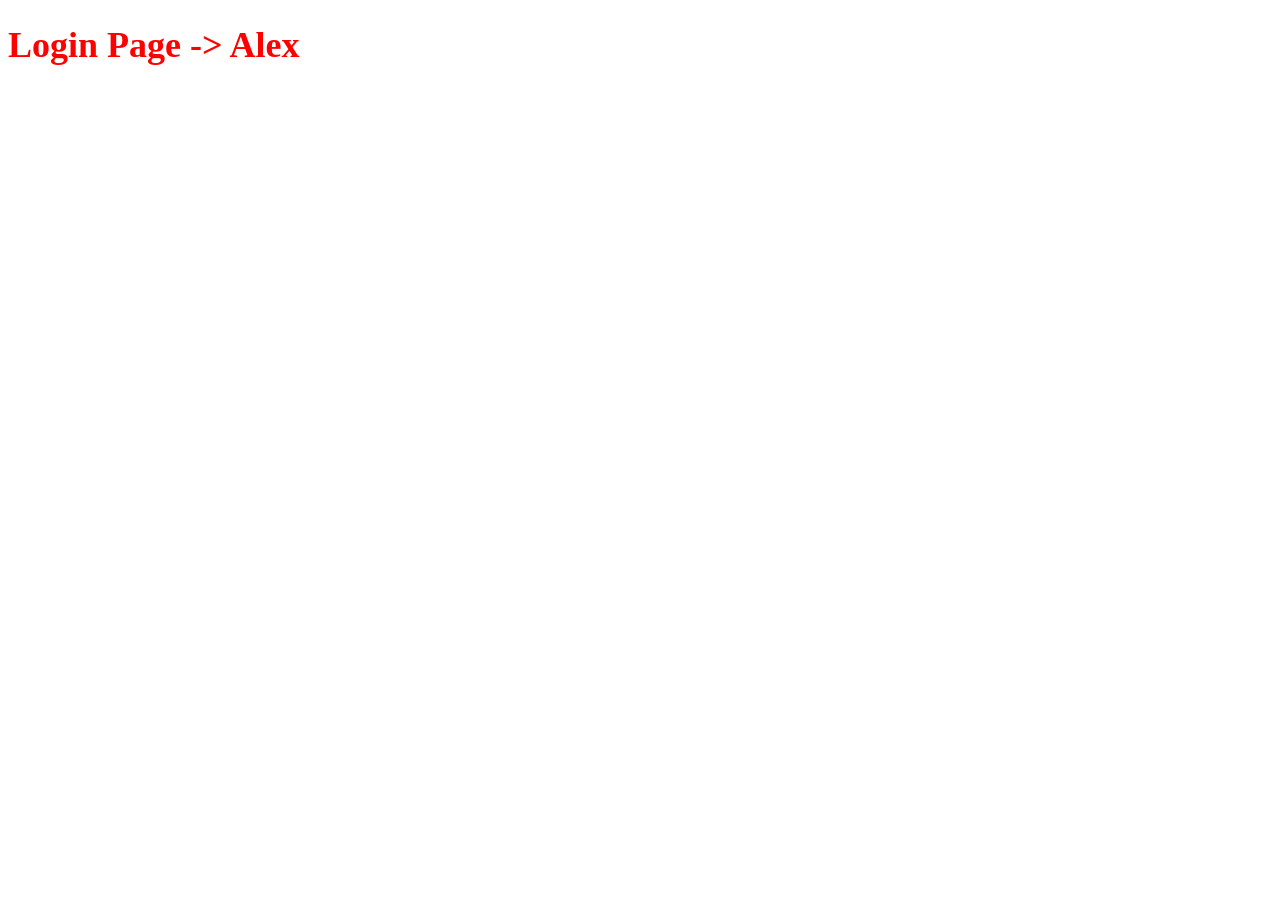
==== login.html @ 6ffd205a "project initialization" ====
<!DOCTYPE html>
<html lang="en">
<head>
    <meta charset="UTF-8">
    <meta name="viewport" content="width=device-width, initial-scale=1.0">
    <link rel="stylesheet" href="styles/alex-styling.css">
    <title>Login</title>
</head>
<body>
    <h1 class="title">Login Page -> Alex</h1>
</body>
</html>
---- styles/alex-styling.css ----
.title {
    color: red;
    font-size: 36px;
}
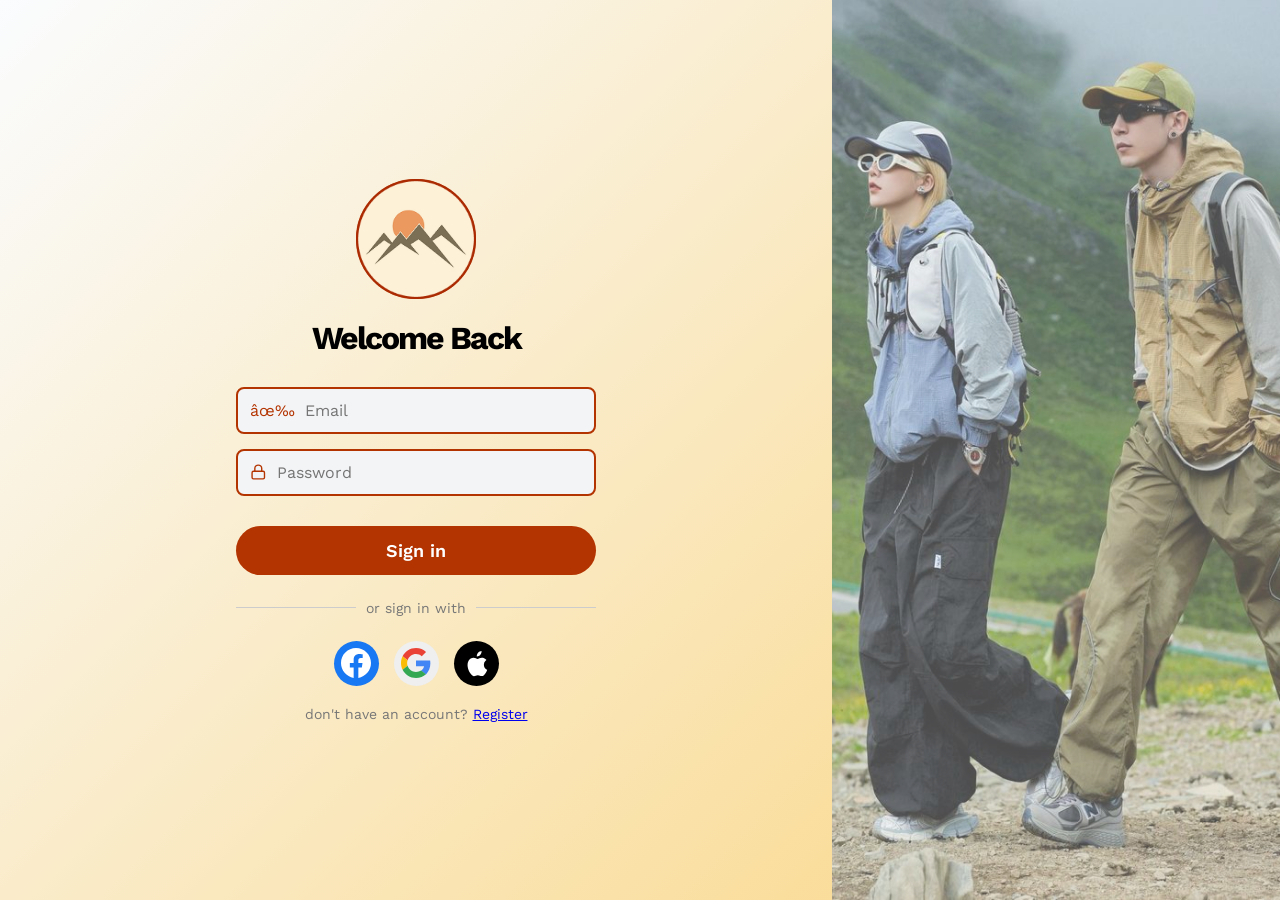
==== commit b9af71b4: "update login page and create assets folder" ====
--- a/login.html
+++ b/login.html
@@ -1,12 +1,83 @@
 <!DOCTYPE html>
-<html lang="en">
-<head>
-    <meta charset="UTF-8">
-    <meta name="viewport" content="width=device-width, initial-scale=1.0">
-    <link rel="stylesheet" href="styles/alex-styling.css">
-    <title>Login</title>
-</head>
-<body>
-    <h1 class="title">Login Page -> Alex</h1>
-</body>
+<html lang="id">
+    <head>
+        <meta charset=""UTF-8>
+        <meta name="viewport" content="width=device-width, initial-scale=1.0">
+    
+        <title>Login</title>
+
+        <link href="https://fonts.googleapis.com/css2?family=Work+Sans:wght@300;400;500;600;700&display=swap" rel="stylesheet">
+
+        <link rel="stylesheet" href="styles/alex-styling.css">
+    </head>
+
+    <body>
+        <div class="container">
+
+            <!--left panel-->
+            <div class="left-panel">
+                <div class="login-box">
+                    <div class="logo">
+                        <img src="assets/mountain_icon.png" alt="logo">
+                    </div>
+
+                    <h1>Welcome Back</h1>
+
+                    <form>
+                        <div class="input-box">
+                            <span class="icon">✉</span>
+                            <input type="email" placeholder="Email">
+                        </div>
+
+                        <div class="input-box">
+                            <svg class="icon" xmlns="http://www.w3.org/2000/svg" width="18" height="18" viewBox="0 0 24 24" fill="none" stroke="currentColor" stroke-width="2" stroke-linecap="round" stroke-linejoin="round">
+                                <rect x="3" y="11" width="18" height="11" rx="2" ry="2"></rect>
+                                <path d="M7 11V7a5 5 0 0 1 10 0v4"></path>
+                            </svg>
+                            <input type="password" placeholder="Password">
+                        </div>
+
+                        <button class="signin-btn">Sign in</button>
+                    </form>
+
+                    <div class="divider">
+                        <span>or sign in with</span>
+                    </div>
+
+                    <div class="social-login">
+                        <button class="social fb">
+                            <svg xmlns="http://www.w3.org/2000/svg" width="30" height="30" fill="currentColor" viewBox="0 0 24 24">
+                                <path d="M24 12.073c0-6.627-5.373-12-12-12s-12 5.373-12 12c0 5.99 4.388 10.954 10.125 11.854v-8.385H7.078v-3.469h3.047V9.43c0-3.007 1.792-4.669 4.533-4.669 1.312 0 2.686.235 2.686.235v2.953H15.83c-1.491 0-1.956.925-1.956 1.874v2.25h3.328l-.532 3.47h-2.796v8.385C19.612 23.027 24 18.062 24 12.073z"/>
+                            </svg>
+                        </button>
+
+                        <button class="social google">
+                            <svg viewBox="0 0 48 48" width="30px" height="30px">
+                                <path fill="#EA4335" d="M24 9.5c3.54 0 6.71 1.22 9.21 3.6l6.85-6.85C35.9 2.38 30.47 0 24 0 14.62 0 6.51 5.38 2.56 13.22l7.98 6.19C12.43 13.72 17.74 9.5 24 9.5z"/>
+                                <path fill="#4285F4" d="M46.98 24.55c0-1.57-.15-3.09-.38-4.55H24v9.02h12.94c-.58 2.96-2.26 5.48-4.78 7.18l7.73 6c4.51-4.18 7.09-10.36 7.09-17.65z"/>
+                                <path fill="#FBBC05" d="M10.53 28.59c-.48-1.45-.76-2.99-.76-4.59s.27-3.14.76-4.59l-7.98-6.19C.92 16.46 0 20.12 0 24s.92 7.54 2.56 10.78l7.97-6.19z"/>
+                                <path fill="#34A853" d="M24 48c6.48 0 11.93-2.13 15.89-5.81l-7.73-6c-2.15 1.45-4.92 2.31-8.16 2.31-6.26 0-11.57-4.22-13.47-9.91l-7.98 6.19C6.51 42.62 14.62 48 24 48z"/>
+                            </svg>
+                        </button>
+
+                        <button class="social apple">
+                            <svg xmlns="http://www.w3.org/2000/svg" width="35" height="35" fill="currentColor" viewBox="0 0 24 24">
+                                <path d="M17.057 12.781c.032 2.588 2.254 3.462 2.287 3.477-.023.072-.351 1.201-1.152 2.365-.692 1.007-1.411 2.009-2.533 2.029-1.103.022-1.458-.648-2.72-.648-1.261 0-1.654.628-2.7.668-1.083.043-1.925-1.097-2.621-2.105-1.423-2.061-2.511-5.831-1.046-8.369.727-1.258 2.022-2.054 3.433-2.074 1.069-.02 2.078.719 2.735.719.658 0 1.879-.904 3.15-.775.533.022 2.029.213 2.991 1.614-.076.048-1.789 1.043-1.833 3.199zm-2.427-6.73c.566-.689.948-1.644.843-2.597-.819.033-1.812.544-2.399 1.23-.526.608-.987 1.58-.864 2.514.913.07 1.854-.458 2.42-1.147z"/>
+                            </svg>
+                        </button>
+                    </div>
+
+                    <p class="register">
+                        don't have an account?
+                        <a href="#">Register</a>
+                    </p>
+                </div>
+            </div>
+
+            <!-- RIGHT PANEL -->
+            <div class="right-panel">
+                <img src="assets/hiking_outfit_login.jpg" alt="side image">
+            </div>
+        </div>
+    </body>
 </html>
--- a/styles/alex-styling.css
+++ b/styles/alex-styling.css
@@ -1,4 +1,199 @@
-.title {
-    color: red;
-    font-size: 36px;
+*{
+    margin:0;
+    padding:0;
+    box-sizing:border-box;
+    font-family:'Work Sans',sans-serif;
+}
+
+body{
+    height:100vh;
+}
+
+.container{
+    display:flex;
+    height:100%;
+    width:100%;
+}
+
+/* LEFT PANEL */
+.left-panel{
+    width:65%;
+    display:flex;
+    align-items:center;
+    justify-content:center;
+    background: linear-gradient(135deg, #FAFCFE 0%, #FADD9B 100%);
+}
+
+.login-box{
+    width:360px;
+    text-align:center;
+}
+
+.logo{
+    width:120px;
+    height:120px;
+    border:3px solid #b33400;
+    border-radius:50%;
+    margin:0 auto 20px;
+    display:flex;
+    align-items:center;
+    justify-content:center;
+}
+
+.logo img{
+    width:120px;
+}
+
+h1{
+    font-size:32px;
+    margin-bottom:30px;
+    font-weight:700;
+    letter-spacing:-2px;
+}
+
+/* INPUTS */
+.input-box{
+    display:flex;
+    align-items:center;
+    border:2px solid #b33400;
+    border-radius:8px;
+    padding:12px;
+    margin-bottom:15px;
+    background:#f3f4f6;
+}
+
+.input-box .icon{
+    margin-right:10px;
+    color:#b33400;
+    /* font-size: 16px; */
+}
+
+.input-box input{
+    border:none;
+    outline:none;
+    background:transparent;
+    width:100%;
+    font-size:16px;
+}
+
+/* BUTTON */
+.signin-btn{
+    margin-top:15px;
+    width:100%;
+    padding:14px;
+    border:none;
+    border-radius:30px;
+    background:#b33400;
+    color:white;
+    font-size:18px;
+    font-weight:600;
+    cursor:pointer;
+}
+
+.signin-btn:hover{
+    opacity:.9;
+}
+
+/* DIVIDER */
+
+.divider{
+    display:flex;
+    align-items:center;
+    margin:25px 0;
+    color:#777;
+    font-size:14px;
+}
+
+.divider::before,
+.divider::after{
+    content:'';
+    flex:1;
+    height:1px;
+    background:#ccc;
+}
+
+.divider span{
+    margin:0 10px;
+}
+
+/* SOCIAL */
+
+/* Base style for all circles */
+.social {
+    width: 45px;
+    height: 45px;
+    border-radius: 50%;
+    border: none;
+    display: inline-flex;
+    align-items: center;
+    justify-content: center;
+    cursor: pointer;
+    transition: transform 0.2s ease;
+}
+
+.social:hover {
+    transform: scale(1.1); /* Slight grow effect on hover */
+}
+
+/* Color specifics */
+.fb {
+    background-color: #1877F2;
+    color: white;
+}
+
+.apple {
+    background-color: #000;
+    color: white;
+}
+
+.google-round-btn {
+    background-color: #fff;
+    border: 1px solid #ddd;
+}
+
+/* Layout for the container */
+.social-login {
+    display: flex;
+    gap: 15px;
+    justify-content: center;
+    margin-top: 20px;
+    margin-bottom: 20px;
+}
+
+/* Register */
+.register{
+    color:#777;
+    font-size:14px;
+}
+
+/* RIGHT PANEL */
+
+.right-panel{
+    width:35%;
+}
+
+.right-panel img{
+    width:100%;
+    height:100%;
+    object-fit:cover;
+    opacity: 0.7;
+}
+
+/* RESPONSIVE */
+
+@media (max-width:900px){
+
+    .container{
+        flex-direction:column;
+    }
+
+    .left-panel{
+        width:100%;
+        height:100%;
+    }
+
+    .right-panel{
+        display:none;
+    }
+
 }
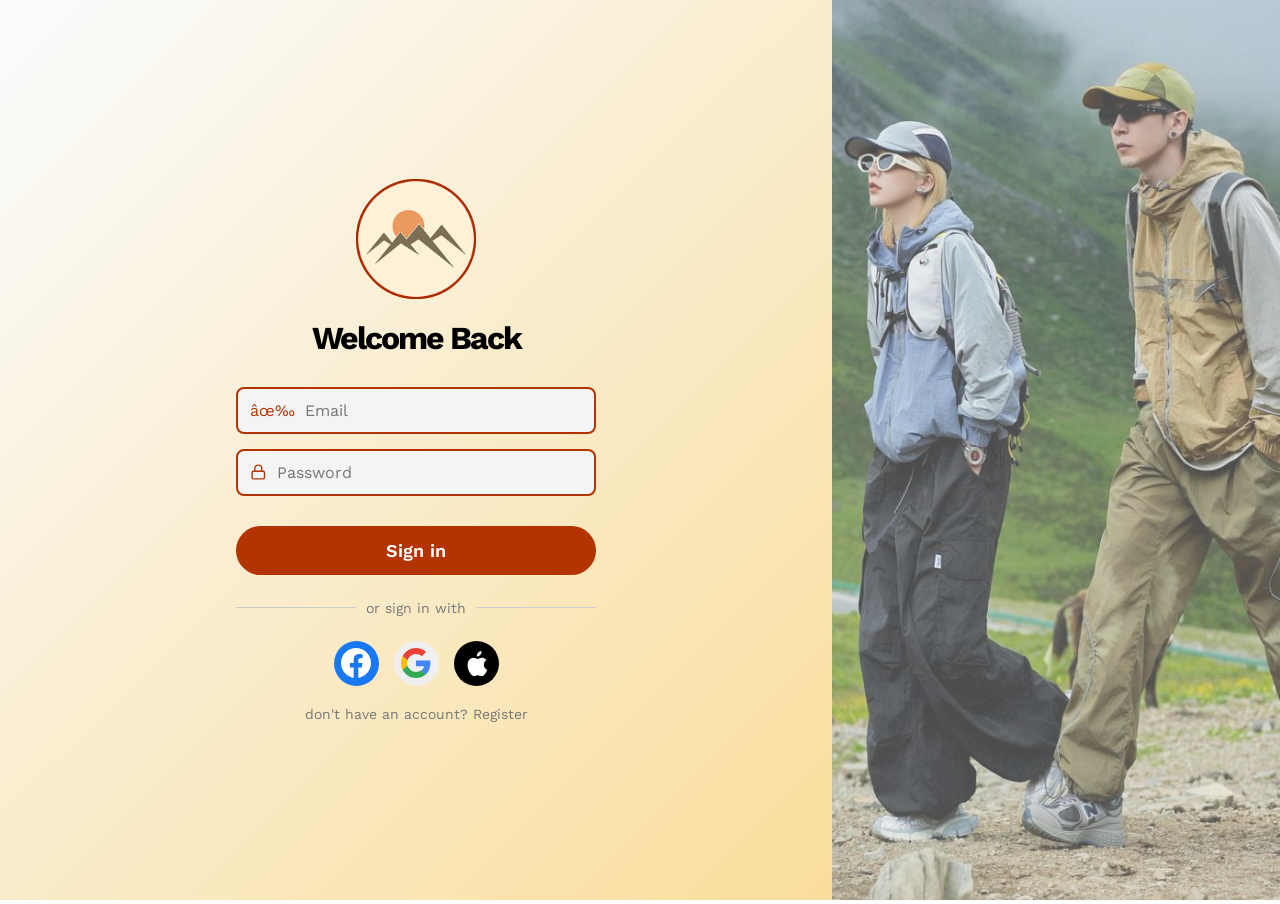
==== commit ef4bf5e6: "feat: link login page to product display page and product display page to product detail page" ====
--- a/login.html
+++ b/login.html
@@ -36,8 +36,11 @@
                             </svg>
                             <input type="password" placeholder="Password">
                         </div>
-
-                        <button class="signin-btn">Sign in</button>
+                            <button class="signin-btn">
+                                <a href="product-display.html">
+                                    Sign in
+                                </a>
+                            </button>
                     </form>
 
                     <div class="divider">
--- a/styles/alex-styling.css
+++ b/styles/alex-styling.css
@@ -3,6 +3,11 @@
     padding:0;
     box-sizing:border-box;
     font-family:'Work Sans',sans-serif;
+}
+
+a {
+    text-decoration: none;
+    color: inherit;
 }
 
 body{
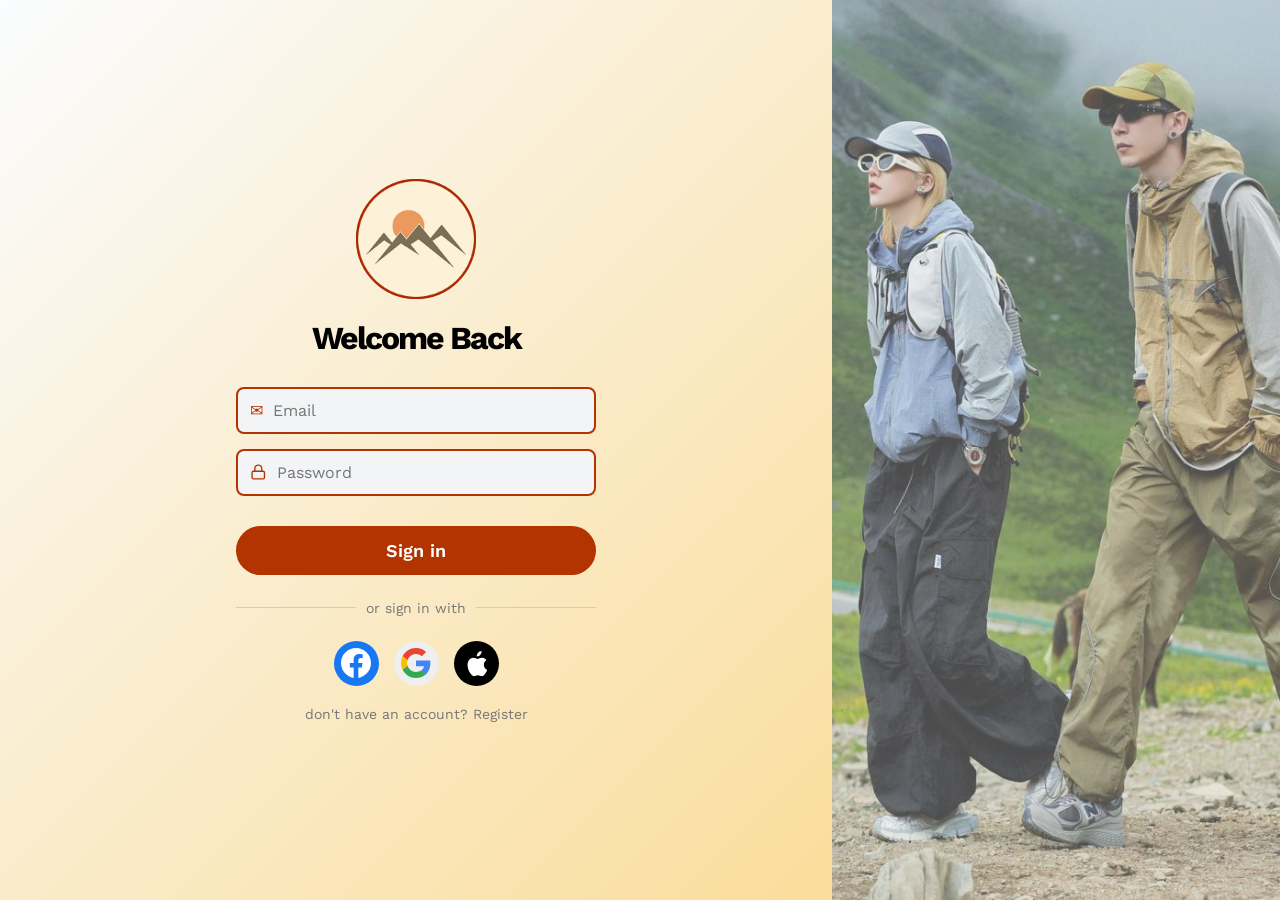
==== commit 0975353b: "feat: profile section done" ====
--- a/login.html
+++ b/login.html
@@ -1,7 +1,7 @@
 <!DOCTYPE html>
 <html lang="id">
     <head>
-        <meta charset=""UTF-8>
+        <meta charset="UTF-8">
         <meta name="viewport" content="width=device-width, initial-scale=1.0">
     
         <title>Login</title>
